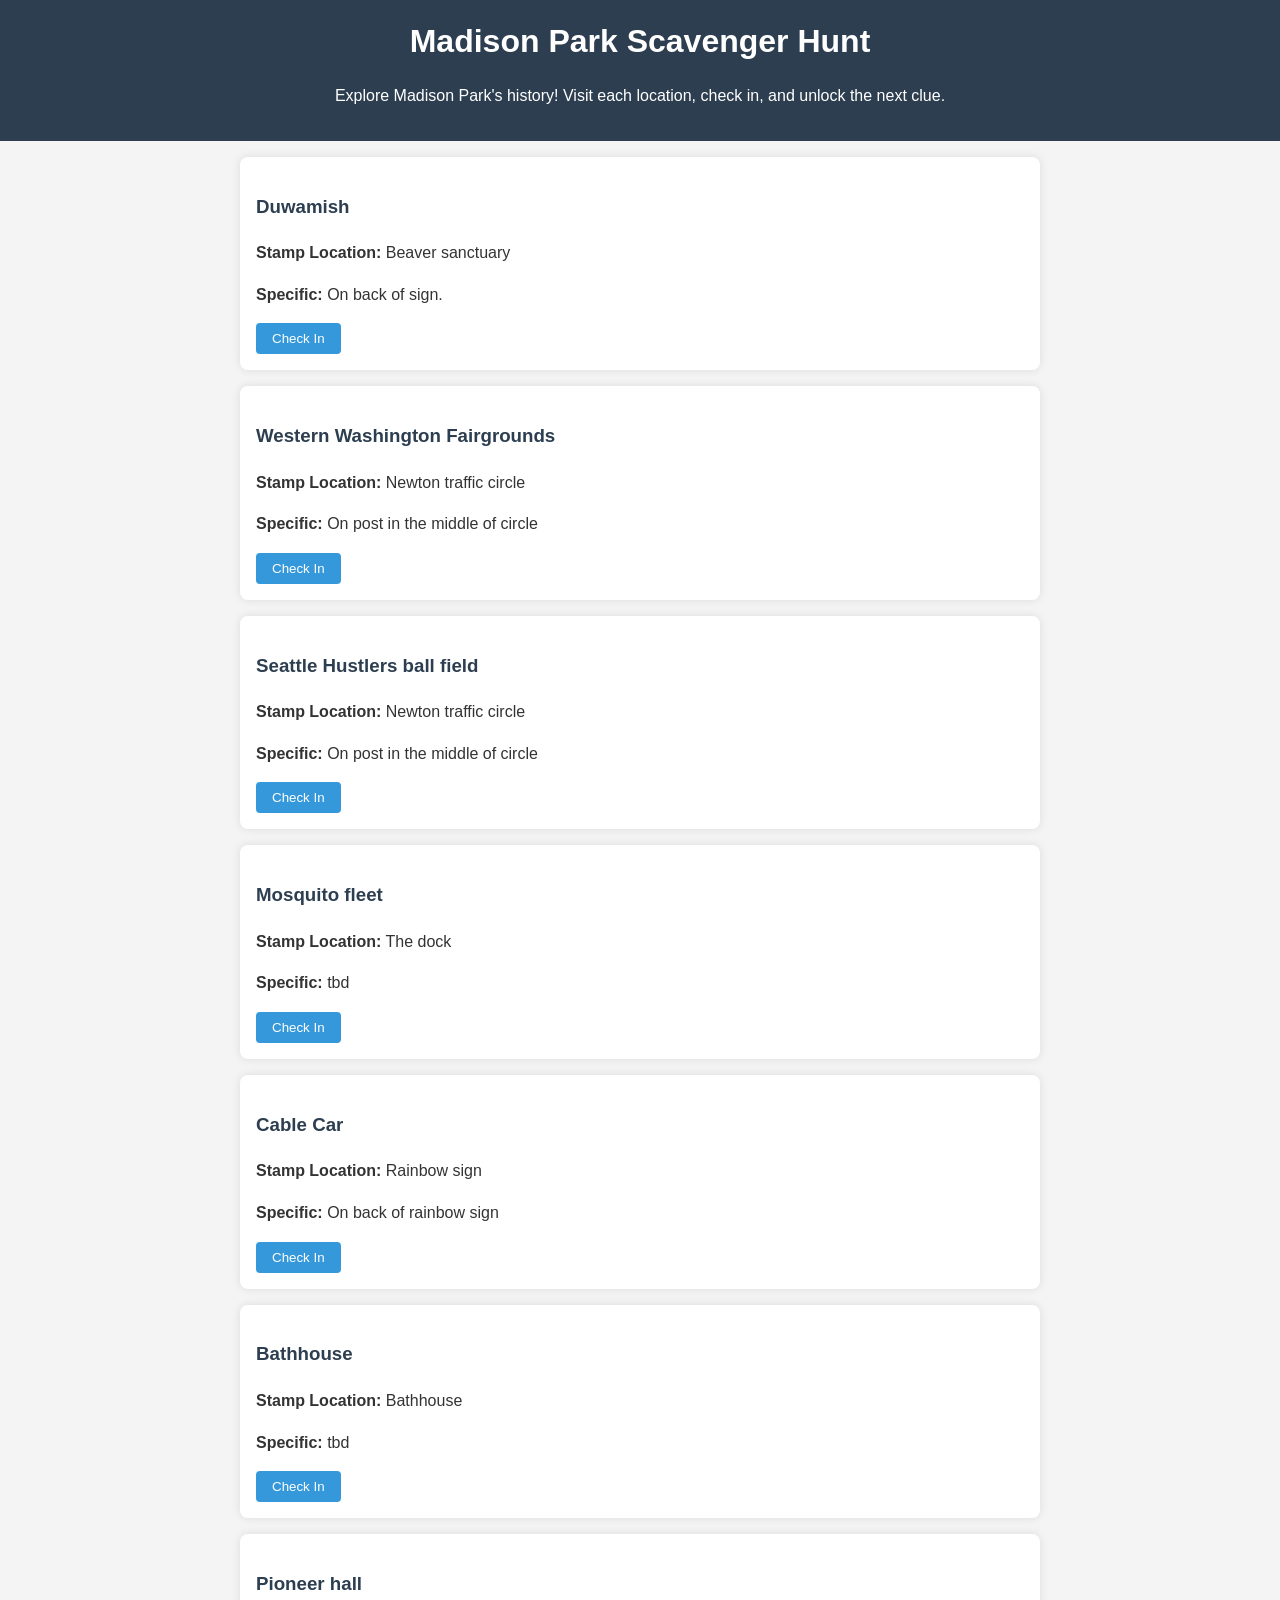
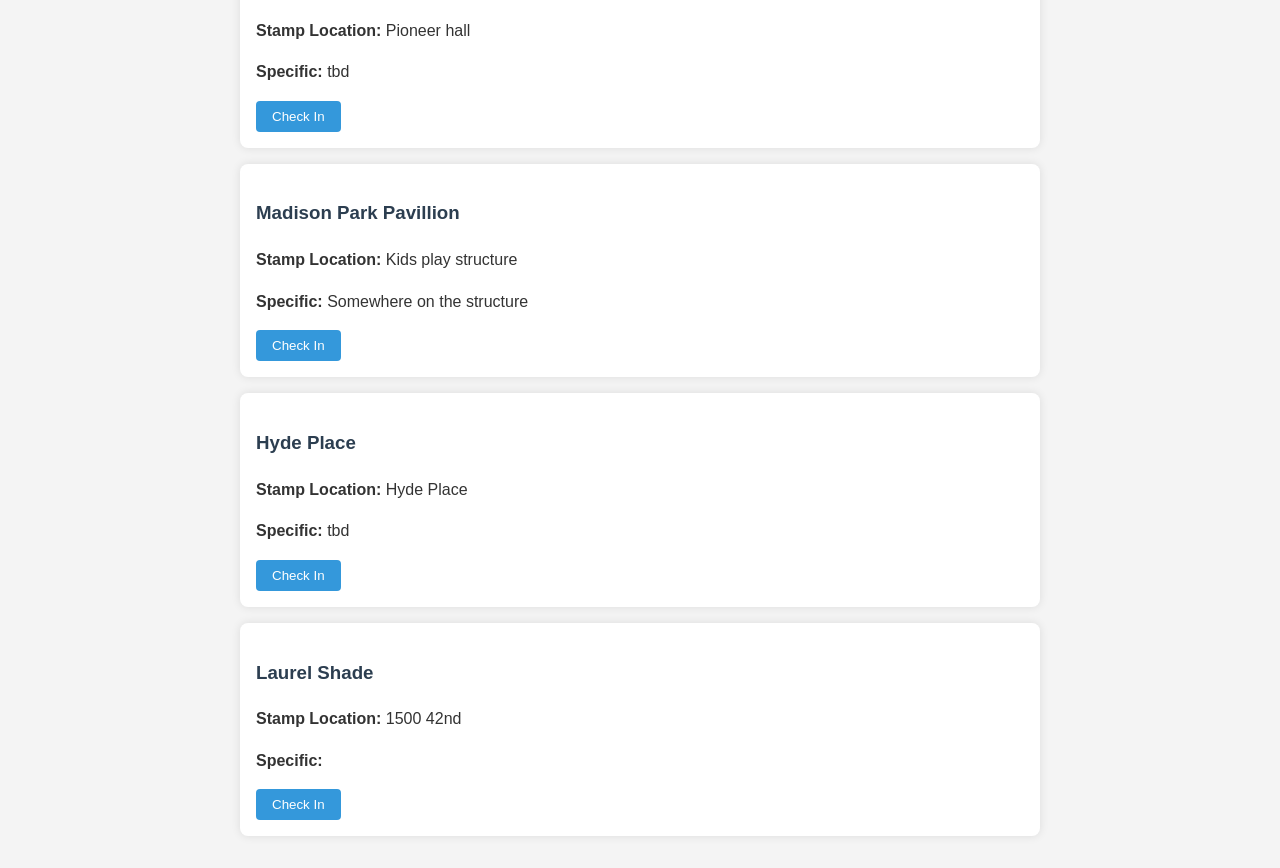
==== game.html @ 541f1155 "add game" ====
<!DOCTYPE html>
<html lang="en">
<head>
    <meta charset="UTF-8">
    <meta name="viewport" content="width=device-width, initial-scale=1.0">
    <title>Madison Park Scavenger Hunt Game</title>
    <link rel="stylesheet" href="style.css">
</head>
<body>
    <header>
        <h1>Madison Park Scavenger Hunt</h1>
        <p>Explore Madison Park's history! Visit each location, check in, and unlock the next clue.</p>
    </header>
    <main id="game">
        <div id="locations"></div>
    </main>
    <script src="game.js"></script>
</body>
</html>
---- style.css ----
body {
    font-family: Arial, sans-serif;
    line-height: 1.6;
    margin: 0;
    padding: 0;
    background-color: #f4f4f4;
    color: #333;
}

header {
    background-color: #2c3e50;
    color: white;
    text-align: center;
    padding: 1rem;
}

header h1 {
    margin: 0;
}

nav {
    background-color: #34495e;
    color: white;
    padding: 1rem;
    text-align: center;
}

nav h2 {
    margin-top: 0;
    color: #ecf0f1;
}

nav ul {
    list-style-type: none;
    padding: 0;
    margin: 0;
    display: flex;
    flex-wrap: wrap;
    justify-content: center;
}

nav li {
    margin: 0.5rem;
}

nav a {
    color: #ecf0f1;
    text-decoration: none;
    padding: 0.5rem;
    border-radius: 4px;
    transition: background-color 0.3s;
}

nav a:hover {
    background-color: #3498db;
}

main {
    max-width: 800px;
    margin: 0 auto;
    padding: 1rem;
}

section {
    background-color: white;
    margin-bottom: 1rem;
    padding: 1rem;
    border-radius: 8px;
    box-shadow: 0 0 10px rgba(0,0,0,0.1);
}

section h2 {
    color: #2c3e50;
    border-bottom: 2px solid #3498db;
    padding-bottom: 0.5rem;
}

ul {
    list-style-type: disc;
    margin-left: 1rem;
}

li {
    margin-bottom: 0.5rem;
}

em {
    font-style: italic;
    color: #7f8c8d;
}

footer {
    text-align: center;
    padding: 1rem;
    background-color: #2c3e50;
    color: white;
}

/* Game styles */
.location {
    background-color: white;
    margin-bottom: 1rem;
    padding: 1rem;
    border-radius: 8px;
    box-shadow: 0 0 10px rgba(0,0,0,0.1);
}

.location h3 {
    color: #2c3e50;
}

.location button {
    background-color: #3498db;
    color: white;
    border: none;
    padding: 0.5rem 1rem;
    border-radius: 4px;
    cursor: pointer;
}

.location button:hover {
    background-color: #2980b9;
}
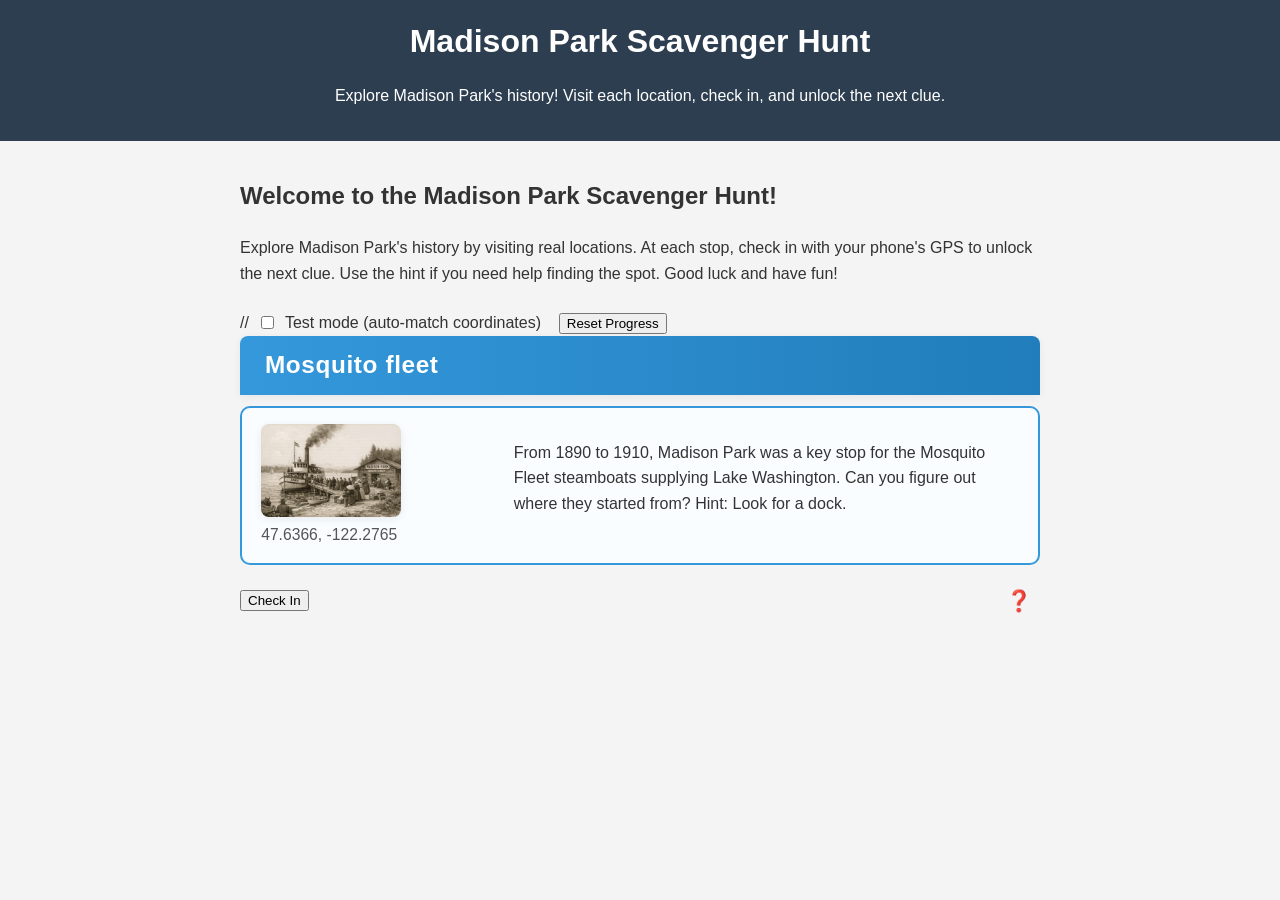
==== commit 3fb1e43f: "Add progress bar" ====
--- a/game.html
+++ b/game.html
@@ -13,6 +13,13 @@
     </header>
     <main id="game">
         <div id="locations"></div>
+        <div id="distance-indicator-container" style="display:none;margin:1em 0;">
+            <label for="distance-indicator" style="font-weight:bold;">Distance to target:</label>
+            <div style="display:flex;align-items:center;gap:1em;">
+                <progress id="distance-indicator" value="0" max="100" style="width:300px;height:24px;"></progress>
+                <span id="distance-indicator-label" style="min-width:120px;display:inline-block;"></span>
+            </div>
+        </div>
     </main>
     <script src="game.js"></script>
 </body>
--- a/style.css
+++ b/style.css
@@ -1,3 +1,144 @@
+.question-content-box {
+    border: 2px solid #3498db;
+    border-radius: 10px;
+    background: #fafdff;
+    padding: 1em 1.2em;
+    margin-bottom: 1.2em;
+    display: flex;
+    flex-direction: column;
+    align-items: flex-start;
+    gap: 0;
+}
+/* Inline coordinates display */
+.clue-coords-inline {
+    font-size: 0.98em;
+    color: #555;
+    margin-bottom: 0.2em;
+    display: flex;
+    gap: 1.5em;
+    align-items: center;
+}
+.your-coords-inline {
+    margin-left: 1.5em;
+}
+/* Coordinates section below button */
+.coords-section {
+    margin-top: 1em;
+    margin-bottom: 0.5em;
+}
+.clue-coords, .your-coords {
+    font-size: 0.98em;
+    color: #555;
+    margin-bottom: 0.2em;
+}
+/* Layout for question row with image */
+.question-row {
+    display: flex;
+    flex-direction: row;
+    align-items: flex-start;
+    gap: 0;
+}
+.question-title {
+    width: 100%;
+    box-sizing: border-box;
+    padding: 0.5em 1.2em;
+    background: linear-gradient(90deg, #3498db 0%, #217dbb 100%);
+    color: #fff;
+    border-radius: 8px 8px 0 0;
+    margin-bottom: 0.5em;
+    font-size: 1.3em;
+    font-weight: bold;
+    letter-spacing: 0.03em;
+    box-shadow: 0 2px 8px rgba(0,0,0,0.06);
+}
+.question-main {
+    flex: 2;
+    display: flex;
+    flex-direction: column;
+    justify-content: flex-start;
+    align-items: flex-start;
+    margin-left: 0;
+    padding-left: 0;
+}
+.question-image {
+    flex: 1;
+    display: flex;
+    align-items: center;
+    justify-content: flex-start;
+    margin-right: 0;
+    margin-left: 0;
+}
+.question-image img {
+    max-width: 140px;
+    max-height: 120px;
+    border-radius: 8px;
+    box-shadow: 0 2px 8px rgba(0,0,0,0.08);
+}
+.answer-section {
+    margin-top: 1em;
+    font-size: 1.08em;
+    color: #2c3e50;
+}
+.answer-text {
+    background: #eaf6fb;
+    border-left: 4px solid #3498db;
+    padding: 0.7em 1em;
+    border-radius: 6px;
+    margin-bottom: 0.5em;
+}
+/* Next section and button styling */
+.next-section-message {
+    margin-top: 1em;
+    font-size: 1.08em;
+    color: #2c3e50;
+    font-weight: 500;
+}
+.next-btn {
+    margin-top: 0.7em;
+    padding: 0.5em 1.2em;
+    font-size: 1em;
+    background: #3498db;
+    color: #fff;
+    border: none;
+    border-radius: 5px;
+    cursor: pointer;
+    transition: background 0.2s;
+}
+.next-btn:hover {
+    background: #217dbb;
+}
+/* Clue coordinates styling */
+.clue-coords {
+    font-size: 0.98em;
+    color: #555;
+    margin-bottom: 0.5em;
+}
+/* Check-in result styling */
+.checkin-result {
+    margin-top: 0.7em;
+    font-size: 1.05em;
+}
+/* Button and hint icon on same line */
+.button-hint-row {
+    display: flex;
+    align-items: center;
+    margin-top: 0.5em;
+    justify-content: space-between;
+}
+
+.hint-icon {
+    cursor: pointer;
+    font-size: 1.3em;
+    margin-left: 0.3em;
+    color: #3498db;
+    border-radius: 50%;
+    padding: 0.1em 0.4em;
+    transition: background 0.2s;
+}
+.hint-icon:hover, .hint-icon:focus {
+    background: #eaf6fb;
+    outline: none;
+}
 body {
     font-family: Arial, sans-serif;
     line-height: 1.6;
@@ -96,28 +237,10 @@
     color: white;
 }
 
-/* Game styles */
-.location {
-    background-color: white;
-    margin-bottom: 1rem;
-    padding: 1rem;
-    border-radius: 8px;
-    box-shadow: 0 0 10px rgba(0,0,0,0.1);
-}
-
-.location h3 {
-    color: #2c3e50;
-}
-
-.location button {
-    background-color: #3498db;
-    color: white;
-    border: none;
-    padding: 0.5rem 1rem;
-    border-radius: 4px;
-    cursor: pointer;
-}
-
-.location button:hover {
-    background-color: #2980b9;
+.answer-row {
+    width: 100%;
+    box-sizing: border-box;
+    padding: 0.5em 1.2em;
+    margin: 1.2em 0 0 0;
+    display: block;
 }
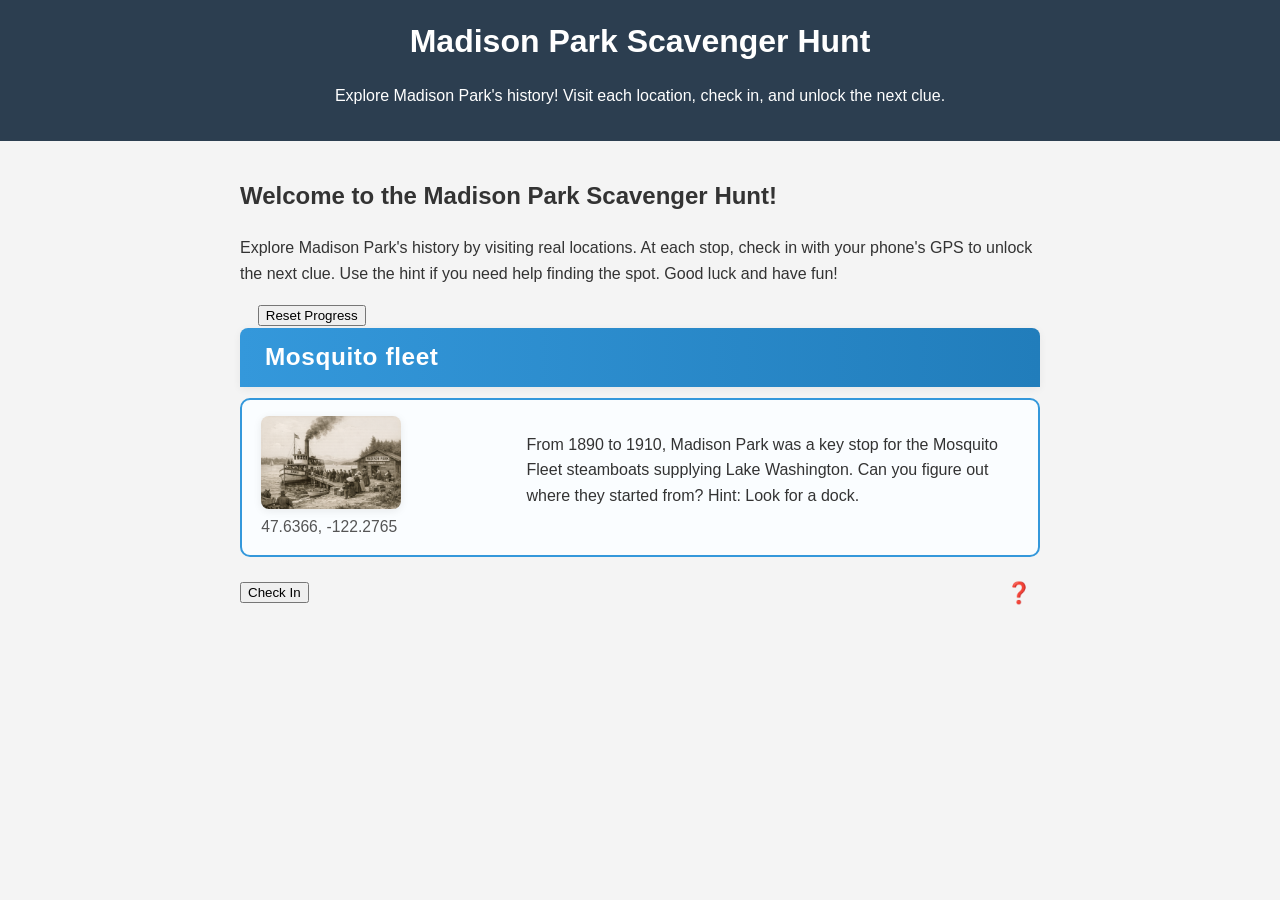
==== commit 50b8d8fc: "improved spacing and added crosshairs" ====
--- a/game.html
+++ b/game.html
@@ -14,10 +14,10 @@
     <main id="game">
         <div id="locations"></div>
         <div id="distance-indicator-container" style="display:none;margin:1em 0;">
-            <label for="distance-indicator" style="font-weight:bold;">Distance to target:</label>
-            <div style="display:flex;align-items:center;gap:1em;">
-                <progress id="distance-indicator" value="0" max="100" style="width:300px;height:24px;"></progress>
+            <div style="display:flex;flex-direction:column;align-items:center;gap:0.5em;">
+                <canvas id="crosshairs-canvas" width="200" height="200" style="border:1px solid #888;background:#fafdff;"></canvas>
                 <span id="distance-indicator-label" style="min-width:120px;display:inline-block;"></span>
+                <span id="gps-coords" style="font-size:0.98em;color:#555;"></span>
             </div>
         </div>
     </main>
--- a/style.css
+++ b/style.css
@@ -1,3 +1,10 @@
+/* Cross-hairs canvas styling */
+#crosshairs-canvas {
+    background: #fafdff;
+    border-radius: 8px;
+    box-shadow: 0 2px 8px rgba(52,152,219,0.08);
+    margin-bottom: 0.3em;
+}
 .question-content-box {
     border: 2px solid #3498db;
     border-radius: 10px;
@@ -33,10 +40,20 @@
 }
 /* Layout for question row with image */
 .question-row {
-    display: flex;
-    flex-direction: row;
-    align-items: flex-start;
-    gap: 0;
+        display: flex;
+        flex-direction: row;
+        align-items: flex-start;
+        gap: 1.2em;
+}
+
+@media (max-width: 600px) {
+    .question-row {
+        flex-direction: column;
+        gap: 0.7em;
+    }
+    .question-image img {
+        margin-bottom: 0.5em;
+    }
 }
 .question-title {
     width: 100%;
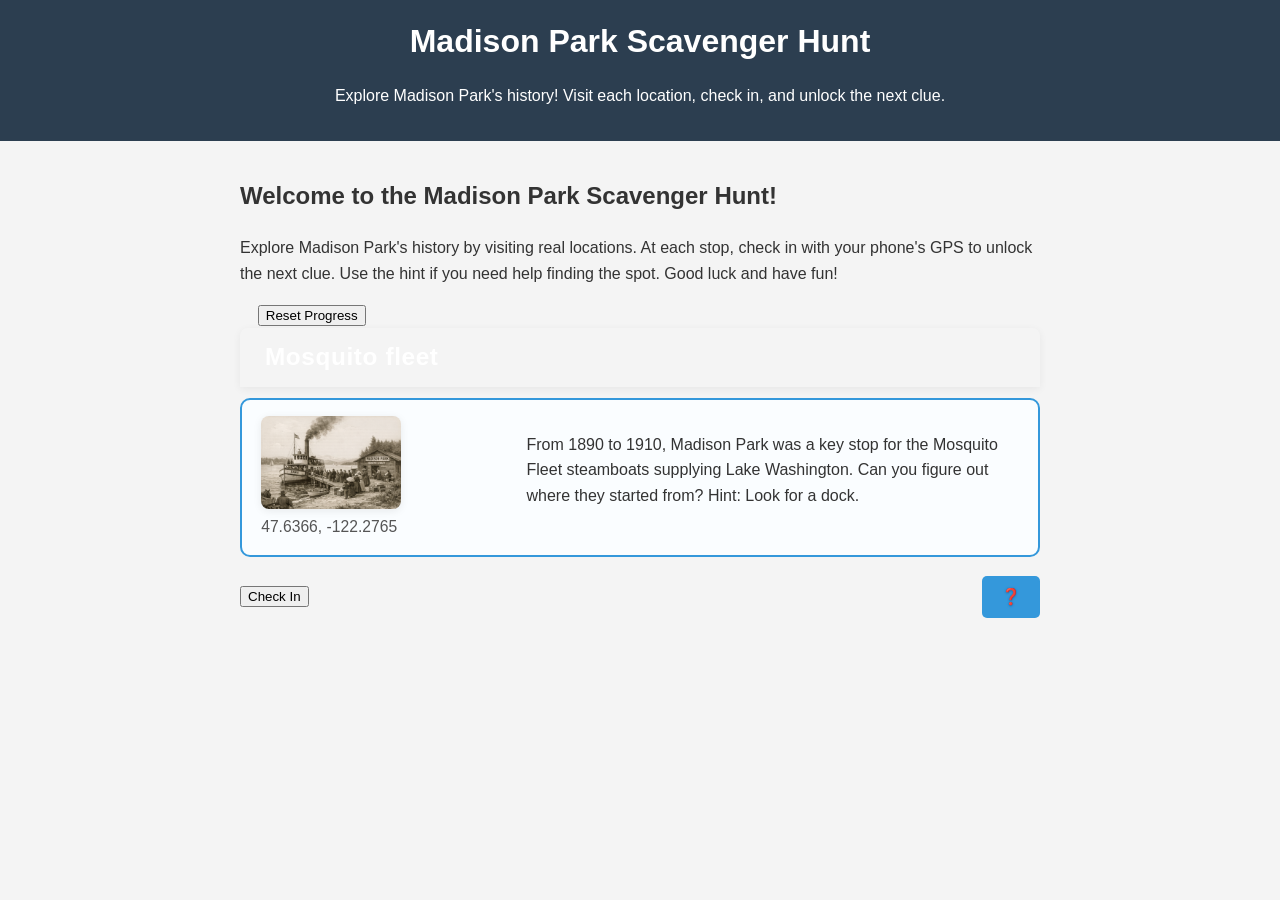
==== commit 2fcf45fc: "bug fixes and backup" ====
--- a/game.html
+++ b/game.html
@@ -14,8 +14,16 @@
     <main id="game">
         <div id="locations"></div>
         <div id="distance-indicator-container" style="display:none;margin:1em 0;">
-            <div style="display:flex;flex-direction:column;align-items:center;gap:0.5em;">
-                <canvas id="crosshairs-canvas" width="200" height="200" style="border:1px solid #888;background:#fafdff;"></canvas>
+            <div class="compass-queenie-row align-left">
+                <div class="compass-queenie-flex align-left" style="flex:1;">
+                    <canvas id="crosshairs-canvas" width="140" height="140" style="border:1px solid #888;background:#fafdff;"></canvas>
+                </div>
+                <div class="queenie-far-right">
+                    <img id="queenie-blur-img" src="img/Queenie.png" alt="Secret animal" class="blurred-image" style="width:140px;height:120px;filter: blur(18px);" />
+                    <span style="margin-top:0.4em;font-size:1.1em;font-weight:bold;color:#217dbb;text-align:center;display:block;">Who am I?</span>
+                </div>
+            </div>
+            <div class="compass-labels-under" style="display:flex;flex-direction:column;align-items:flex-start;margin-left:0.2em;margin-top:0.5em;">
                 <span id="distance-indicator-label" style="min-width:120px;display:inline-block;"></span>
                 <span id="gps-coords" style="font-size:0.98em;color:#555;"></span>
             </div>
--- a/style.css
+++ b/style.css
@@ -1,9 +1,155 @@
+.checkin-btn.disabled, .checkin-btn:disabled {
+    opacity: 0.6;
+    cursor: not-allowed;
+    pointer-events: none;
+}
+/* Check In button styled like Next */
+.checkin-btn {
+    margin-top: 0.7em;
+    padding: 0.5em 1.2em;
+    font-size: 1em;
+    background: #3498db;
+    color: #fff;
+    border: none;
+    border-radius: 5px;
+    cursor: pointer;
+    transition: background 0.2s;
+}
+.checkin-btn:hover {
+    background: #217dbb;
+}
+/* Reset button next to hint icon */
+.reset-question-btn {
+    font-size: 1em;
+    padding: 0.2em 0.8em;
+    background: #e74c3c;
+    color: #fff;
+    border: none;
+    border-radius: 4px;
+    cursor: pointer;
+    transition: background 0.2s;
+    margin-left: 0.3em;
+}
+.reset-question-btn:hover {
+    background: #c0392b;
+}
+/* Queenie image and label far right */
+.queenie-far-right {
+    display: flex;
+    flex-direction: column;
+    align-items: center;
+    justify-content: flex-start;
+    margin-left: auto;
+    min-width: 150px;
+}
+/* Distance and coordinates labels under compass */
+.compass-labels-under {
+    margin-left: 0.2em;
+    margin-top: 0.5em;
+    display: flex;
+    flex-direction: column;
+    align-items: flex-start;
+}
+/* Compass and Queenie row styling */
+.compass-queenie-row {
+    display: flex;
+    flex-direction: row;
+    justify-content: flex-start;
+    align-items: center;
+    gap: 1.5em;
+}
+.compass-queenie-flex {
+    display: flex;
+    flex-direction: row;
+    align-items: center;
+    justify-content: flex-start;
+    gap: 1.5em;
+}
+.align-left {
+    justify-content: flex-start !important;
+    align-items: flex-start !important;
+}
+#queenie-blur-img.blurred-image {
+    width: 140px;
+    height: 120px;
+    margin: 0;
+    display: inline-block;
+    vertical-align: middle;
+    filter: blur(18px);
+    -webkit-filter: blur(18px);
+    pointer-events: none;
+    user-select: none;
+    background: #fff;
+    border: 2px solid #217dbb;
+    border-radius: 12px;
+    box-shadow: 0 2px 8px #0002;
+    transition: filter 0.3s;
+}
+/* Hidden but clickable button on question title bar */
+.hidden-action-btn {
+    position: absolute;
+    right: 8px;
+    top: 50%;
+    transform: translateY(-50%);
+    width: 32px;
+    height: 32px;
+    opacity: 0;
+    z-index: 2;
+    cursor: pointer;
+    border: none;
+    background: none;
+    padding: 0;
+}
+/* Purple bold W for UW direction */
+.uw-purple-w {
+    color: #4B2E83; /* UW purple */
+    font-weight: bold;
+    font-family: 'Arial Black', Arial, sans-serif;
+    font-size: 1.2em;
+}
+/* Strong blur for secret image */
+.blurred-image {
+    filter: blur(18px); /* ~90% blur visually */
+    -webkit-filter: blur(18px);
+    pointer-events: none;
+    user-select: none;
+    transition: filter 0.3s;
+    max-width: 220px;
+    margin: 1em auto;
+    display: block;
+}
 /* Cross-hairs canvas styling */
 #crosshairs-canvas {
-    background: #fafdff;
-    border-radius: 8px;
-    box-shadow: 0 2px 8px rgba(52,152,219,0.08);
-    margin-bottom: 0.3em;
+        background: #fafdff;
+        border-radius: 8px;
+        box-shadow: 0 2px 8px rgba(52,152,219,0.08);
+        margin-bottom: 0.3em;
+        width: 100%;
+        max-width: 260px;
+        height: auto;
+        display: block;
+}
+/* Reset button next to hint icon */
+.reset-question-btn {
+    font-size: 1em;
+    padding: 0.2em 0.8em;
+    background: #e74c3c;
+    color: #fff;
+    border: none;
+    border-radius: 4px;
+    cursor: pointer;
+    transition: background 0.2s;
+    margin-left: 0.3em;
+}
+.reset-question-btn:hover {
+    background: #c0392b;
+}
+@media (max-width: 600px) {
+    #crosshairs-canvas {
+        max-width: 98vw;
+        min-width: 160px;
+        height: auto;
+    }
 }
 .question-content-box {
     border: 2px solid #3498db;
@@ -59,7 +205,7 @@
     width: 100%;
     box-sizing: border-box;
     padding: 0.5em 1.2em;
-    background: linear-gradient(90deg, #3498db 0%, #217dbb 100%);
+        /* background is set inline for dynamic color */
     color: #fff;
     border-radius: 8px 8px 0 0;
     margin-bottom: 0.5em;
@@ -136,24 +282,72 @@
     font-size: 1.05em;
 }
 /* Button and hint icon on same line */
+
 .button-hint-row {
     display: flex;
     align-items: center;
     margin-top: 0.5em;
+    gap: 0.7em;
     justify-content: space-between;
 }
 
+.right-btn-group {
+    display: flex;
+    align-items: center;
+    gap: 0.7em;
+    margin-left: auto;
+}
+
+.uniform-btn-row > button,
+.uniform-btn-row > .hint-icon {
+    height: 2.7em;
+    min-width: 2.7em;
+    font-size: 1em;
+    display: flex;
+    align-items: center;
+    justify-content: center;
+    box-sizing: border-box;
+}
+
+.reset-question-btn {
+    font-size: 1em;
+    padding: 0.5em 1.2em;
+    background: #3498db;
+    color: #fff;
+    border: none;
+    border-radius: 5px;
+    cursor: pointer;
+    transition: background 0.2s;
+    margin-left: 0;
+    height: 2.7em;
+    min-width: 2.7em;
+    display: flex;
+    align-items: center;
+    justify-content: center;
+}
+.reset-question-btn:hover {
+    background: #217dbb;
+}
+
 .hint-icon {
     cursor: pointer;
-    font-size: 1.3em;
+    font-size: 1em;
     margin-left: 0.3em;
-    color: #3498db;
-    border-radius: 50%;
-    padding: 0.1em 0.4em;
-    transition: background 0.2s;
+    color: #fff !important;
+    background: #3498db;
+    border-radius: 5px;
+    padding: 0.5em 1.2em;
+    border: none;
+    transition: background 0.2s;
+    display: inline-flex;
+    align-items: center;
+    justify-content: center;
+    font-family: Arial, sans-serif;
+    font-weight: bold;
+    text-shadow: 0 1px 2px #217dbb, 0 0 2px #217dbb;
 }
 .hint-icon:hover, .hint-icon:focus {
-    background: #eaf6fb;
+    background: #217dbb;
     outline: none;
 }
 body {
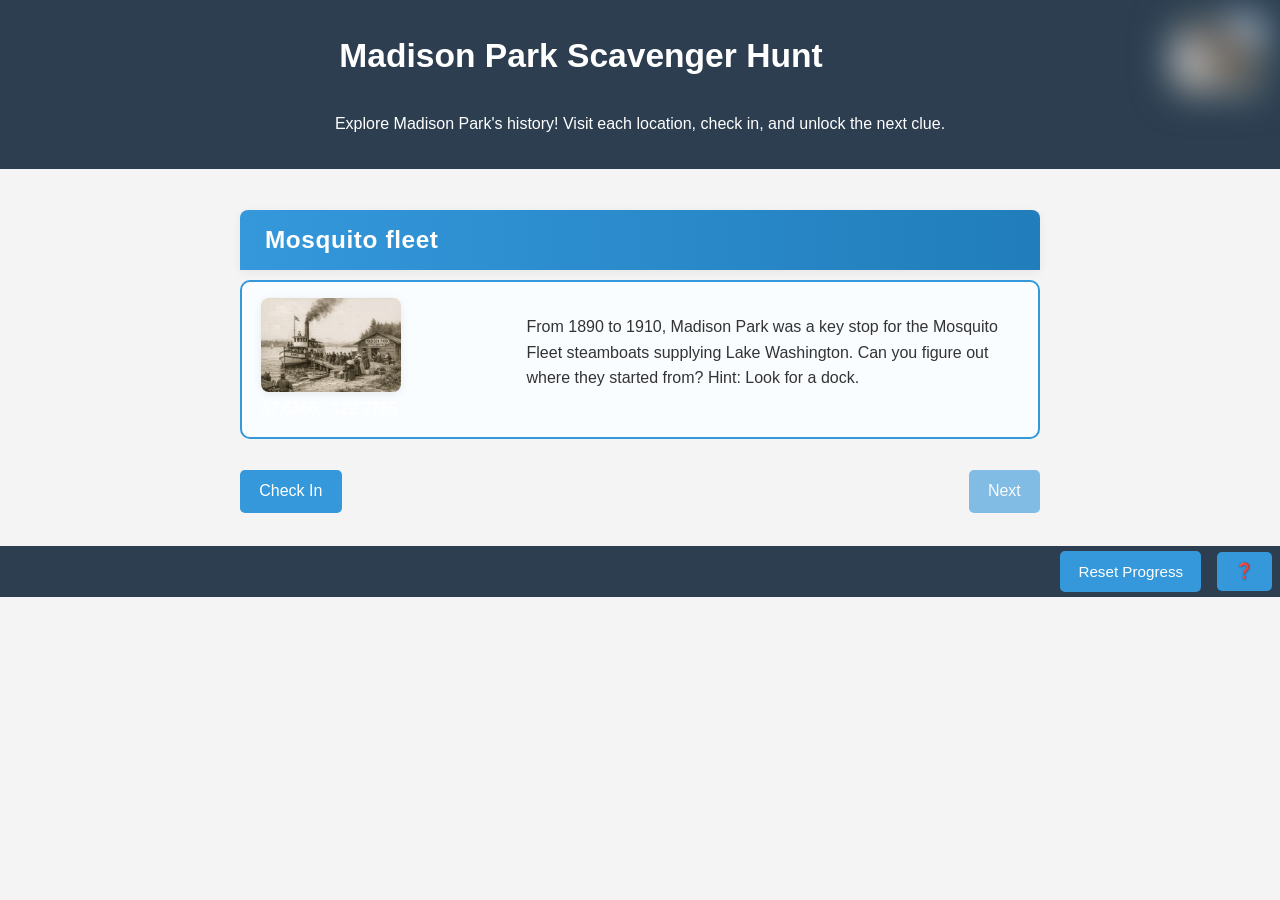
==== commit dcee10e2: "Made kids only, hid test mode" ====
--- a/game.html
+++ b/game.html
@@ -5,10 +5,14 @@
     <meta name="viewport" content="width=device-width, initial-scale=1.0">
     <title>Madison Park Scavenger Hunt Game</title>
     <link rel="stylesheet" href="style.css">
+    <link rel="stylesheet" href="header-queenie.css">
 </head>
 <body>
     <header>
-        <h1>Madison Park Scavenger Hunt</h1>
+        <div class="header-queenie-container">
+            <span class="header-queenie-title">Madison Park Scavenger Hunt</span>
+            <img class="header-queenie-img" src="img/Queenie.png" alt="Secret animal" />
+        </div>
         <p>Explore Madison Park's history! Visit each location, check in, and unlock the next clue.</p>
     </header>
     <main id="game">
@@ -18,10 +22,6 @@
                 <div class="compass-queenie-flex align-left" style="flex:1;">
                     <canvas id="crosshairs-canvas" width="140" height="140" style="border:1px solid #888;background:#fafdff;"></canvas>
                 </div>
-                <div class="queenie-far-right">
-                    <img id="queenie-blur-img" src="img/Queenie.png" alt="Secret animal" class="blurred-image" style="width:140px;height:120px;filter: blur(18px);" />
-                    <span style="margin-top:0.4em;font-size:1.1em;font-weight:bold;color:#217dbb;text-align:center;display:block;">Who am I?</span>
-                </div>
             </div>
             <div class="compass-labels-under" style="display:flex;flex-direction:column;align-items:flex-start;margin-left:0.2em;margin-top:0.5em;">
                 <span id="distance-indicator-label" style="min-width:120px;display:inline-block;"></span>
@@ -29,6 +29,10 @@
             </div>
         </div>
     </main>
+        <footer>
+            <button id="reset-progress-btn" class="reset-question-btn">Reset Progress</button>
+            <span class="hint-icon" id="footer-hint-icon" tabindex="0" title="I need a hint"><span style="color:#fff;">&#x2753;</span></span>
+        </footer>
     <script src="game.js"></script>
 </body>
 </html>
--- a/style.css
+++ b/style.css
@@ -443,9 +443,14 @@
 
 footer {
     text-align: center;
-    padding: 1rem;
+    padding: 0.3rem 0.5rem;
     background-color: #2c3e50;
     color: white;
+    font-size: 0.95em;
+    display: flex;
+    justify-content: flex-end;
+    align-items: center;
+    gap: 0.7em;
 }
 
 .answer-row {
--- a/header-queenie.css
+++ b/header-queenie.css
@@ -0,0 +1,38 @@
+/* Queenie image in header, right-justified */
+.header-queenie-container {
+    display: flex;
+    align-items: center;
+    justify-content: space-between;
+    width: 100%;
+}
+.header-queenie-title {
+    font-size: 2.1em;
+    font-weight: bold;
+    color: #fff;
+    margin: 0;
+    flex: 1;
+}
+.header-queenie-img {
+    width: 90px;
+    height: 75px;
+    filter: blur(18px);
+    -webkit-filter: blur(18px);
+    margin-left: 1.5em;
+    border-radius: 12px;
+    background: #fff;
+    border: 2px solid #217dbb;
+    box-shadow: 0 2px 8px #0002;
+    pointer-events: none;
+    user-select: none;
+    display: block;
+}
+@media (max-width: 600px) {
+    .header-queenie-img {
+        width: 60px;
+        height: 50px;
+        margin-left: 0.7em;
+    }
+    .header-queenie-title {
+        font-size: 1.2em;
+    }
+}
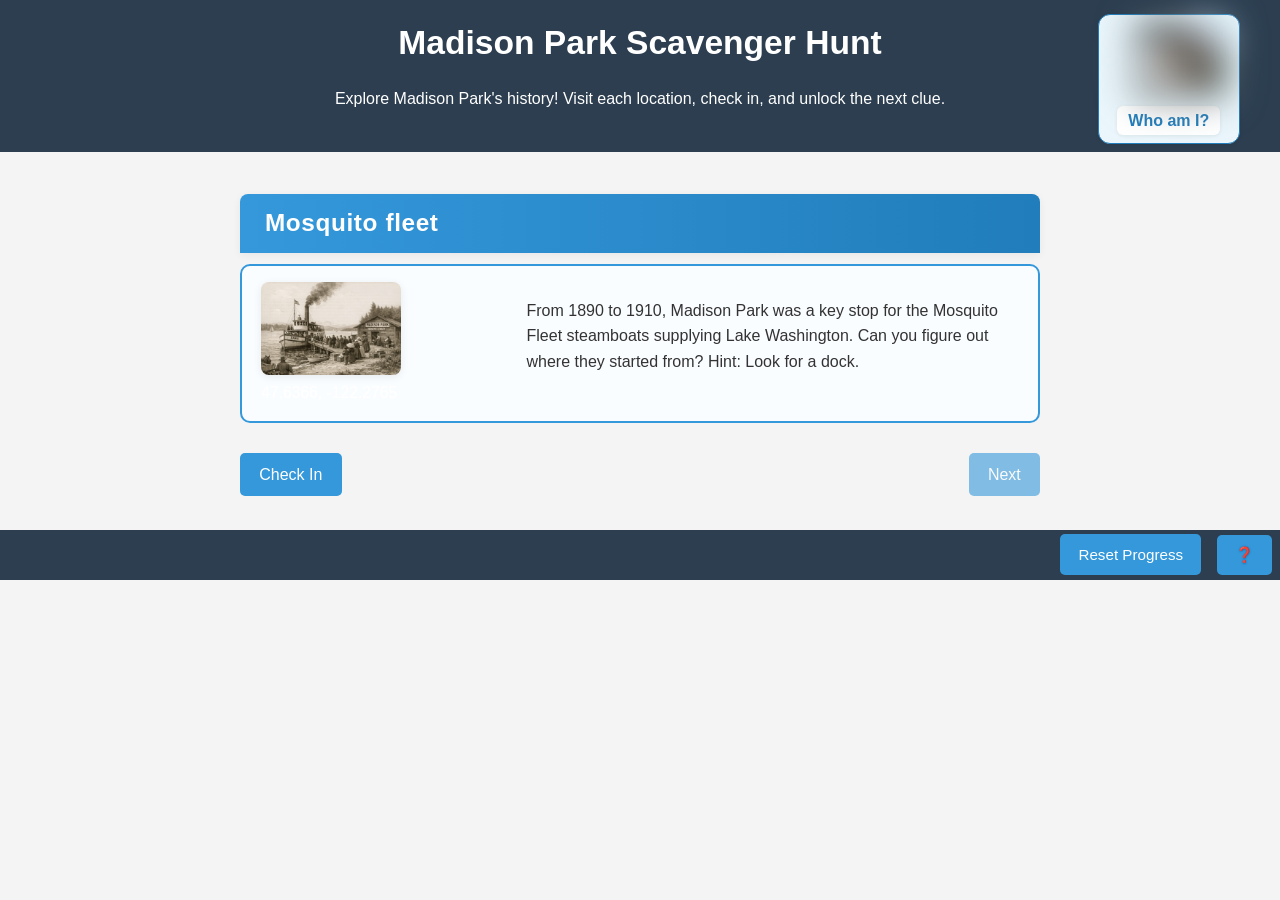
==== commit 096ea3fd: "update gps for pavillion" ====
--- a/game.html
+++ b/game.html
@@ -11,7 +11,12 @@
     <header>
         <div class="header-queenie-container">
             <span class="header-queenie-title">Madison Park Scavenger Hunt</span>
-            <img class="header-queenie-img" src="img/Queenie.png" alt="Secret animal" />
+            <div class="header-queenie-cell-wrapper">
+                <div class="header-queenie-cell">
+                    <img class="header-queenie-img" src="img/Queenie.png" alt="Secret animal" />
+                    <div class="whoami-title">Who am I?</div>
+                </div>
+            </div>
         </div>
         <p>Explore Madison Park's history! Visit each location, check in, and unlock the next clue.</p>
     </header>
--- a/header-queenie.css
+++ b/header-queenie.css
@@ -1,9 +1,60 @@
 /* Queenie image in header, right-justified */
+
 .header-queenie-container {
     display: flex;
     align-items: center;
     justify-content: space-between;
     width: 100%;
+}
+
+.header-queenie-cell-wrapper {
+    position: absolute;
+    right: 2.5em;
+    bottom: 0.5em;
+    display: flex;
+    flex-direction: column;
+    align-items: center;
+    z-index: 2;
+}
+
+header {
+    position: relative;
+    min-height: 160px;
+}
+
+.header-queenie-cell {
+    display: flex;
+    flex-direction: column;
+    align-items: center;
+    justify-content: center;
+    background: #eaf6fb;
+    border: 1px solid #217dbb;
+    border-radius: 12px;
+    box-shadow: 0 1px 4px #0001;
+    padding: 0.3em 0.7em 0.5em 0.7em;
+    margin-left: 1.2em;
+    min-width: 100px;
+    min-height: 100px;
+    max-height: 120px;
+}
+
+
+
+.whoami-title {
+    font-size: 1em;
+    font-weight: bold;
+    text-align: center;
+    color: #217dbb;
+    background: #fff;
+    padding: 0.12em 0.7em 0.12em 0.7em;
+    border-radius: 6px;
+    margin-top: 0.4em;
+    box-shadow: 0 1px 4px #0001;
+}
+
+header {
+    position: relative;
+    min-height: 120px;
 }
 .header-queenie-title {
     font-size: 2.1em;
